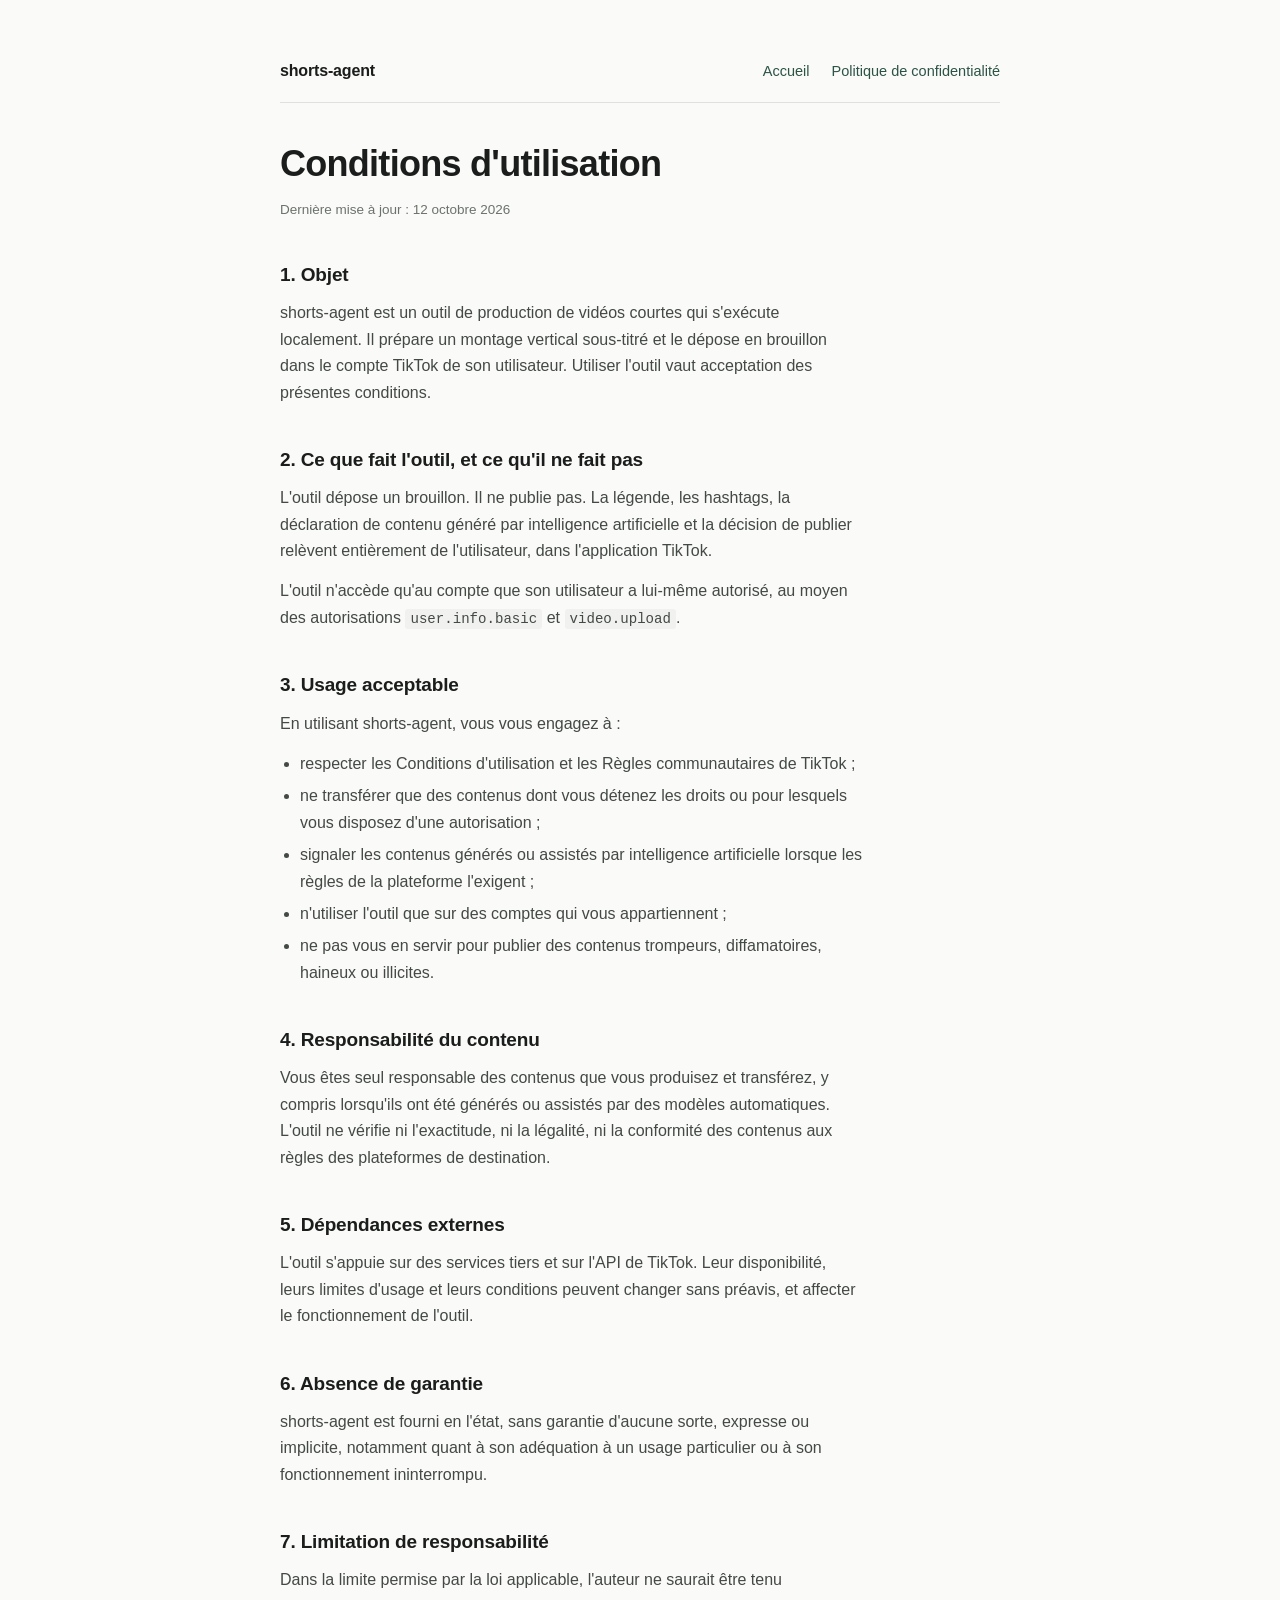
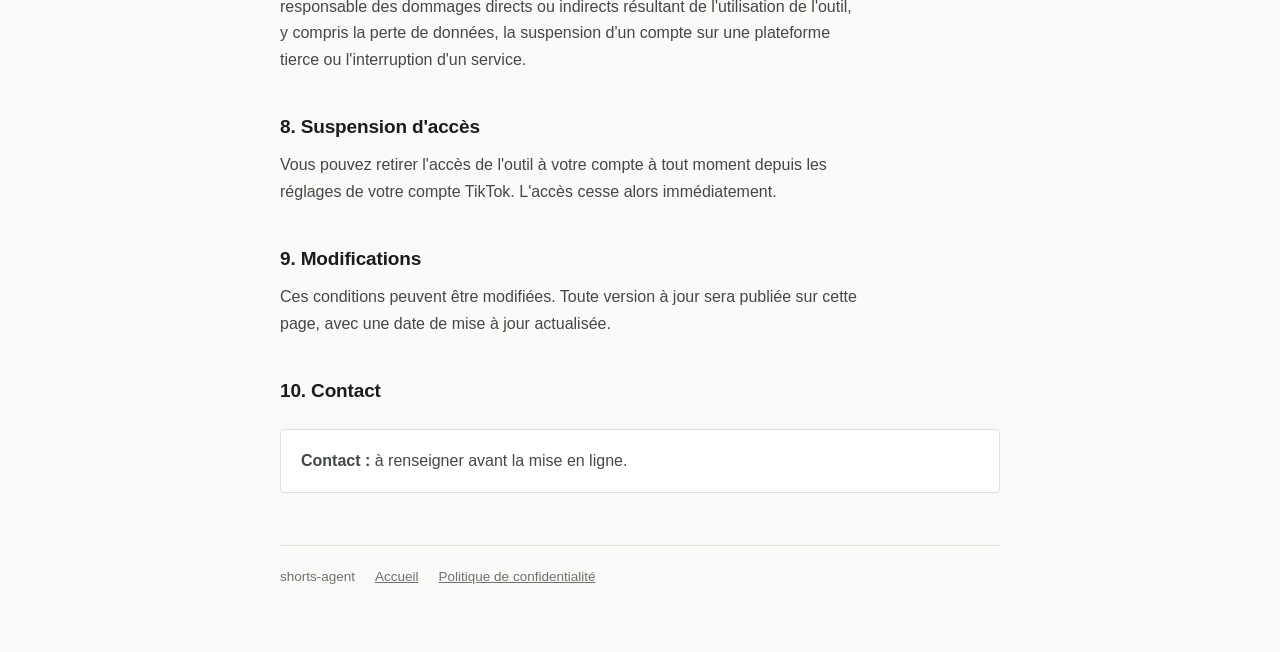
==== terms.html @ 09da48fd "site public shorts-agent : accueil, confidentialite, conditions Requis par TikTok pour creer une app" ====
<!doctype html>
<html lang="fr">
<head>
<meta charset="utf-8">
<meta name="viewport" content="width=device-width,initial-scale=1">
<title>Conditions d'utilisation — shorts-agent</title>
<meta name="description" content="Conditions d'utilisation de shorts-agent : objet, usage acceptable, responsabilités.">
<link rel="stylesheet" href="style.css">
</head>
<body>
<div class="wrap">

<nav>
  <a class="brand" href="./">shorts-agent</a>
  <span class="sp"></span>
  <a href="./">Accueil</a>
  <a href="./privacy.html">Politique de confidentialité</a>
</nav>

<h1>Conditions d'utilisation</h1>
<p class="maj">Dernière mise à jour : 12 octobre 2026</p>

<h2>1. Objet</h2>
<p>shorts-agent est un outil de production de vidéos courtes qui s'exécute localement. Il prépare un montage vertical sous-titré et le dépose en brouillon dans le compte TikTok de son utilisateur. Utiliser l'outil vaut acceptation des présentes conditions.</p>

<h2>2. Ce que fait l'outil, et ce qu'il ne fait pas</h2>
<p>L'outil dépose un brouillon. Il ne publie pas. La légende, les hashtags, la déclaration de contenu généré par intelligence artificielle et la décision de publier relèvent entièrement de l'utilisateur, dans l'application TikTok.</p>
<p>L'outil n'accède qu'au compte que son utilisateur a lui-même autorisé, au moyen des autorisations <code>user.info.basic</code> et <code>video.upload</code>.</p>

<h2>3. Usage acceptable</h2>
<p>En utilisant shorts-agent, vous vous engagez à :</p>
<ul>
  <li>respecter les Conditions d'utilisation et les Règles communautaires de TikTok ;</li>
  <li>ne transférer que des contenus dont vous détenez les droits ou pour lesquels vous disposez d'une autorisation ;</li>
  <li>signaler les contenus générés ou assistés par intelligence artificielle lorsque les règles de la plateforme l'exigent ;</li>
  <li>n'utiliser l'outil que sur des comptes qui vous appartiennent ;</li>
  <li>ne pas vous en servir pour publier des contenus trompeurs, diffamatoires, haineux ou illicites.</li>
</ul>

<h2>4. Responsabilité du contenu</h2>
<p>Vous êtes seul responsable des contenus que vous produisez et transférez, y compris lorsqu'ils ont été générés ou assistés par des modèles automatiques. L'outil ne vérifie ni l'exactitude, ni la légalité, ni la conformité des contenus aux règles des plateformes de destination.</p>

<h2>5. Dépendances externes</h2>
<p>L'outil s'appuie sur des services tiers et sur l'API de TikTok. Leur disponibilité, leurs limites d'usage et leurs conditions peuvent changer sans préavis, et affecter le fonctionnement de l'outil.</p>

<h2>6. Absence de garantie</h2>
<p>shorts-agent est fourni en l'état, sans garantie d'aucune sorte, expresse ou implicite, notamment quant à son adéquation à un usage particulier ou à son fonctionnement ininterrompu.</p>

<h2>7. Limitation de responsabilité</h2>
<p>Dans la limite permise par la loi applicable, l'auteur ne saurait être tenu responsable des dommages directs ou indirects résultant de l'utilisation de l'outil, y compris la perte de données, la suspension d'un compte sur une plateforme tierce ou l'interruption d'un service.</p>

<h2>8. Suspension d'accès</h2>
<p>Vous pouvez retirer l'accès de l'outil à votre compte à tout moment depuis les réglages de votre compte TikTok. L'accès cesse alors immédiatement.</p>

<h2>9. Modifications</h2>
<p>Ces conditions peuvent être modifiées. Toute version à jour sera publiée sur cette page, avec une date de mise à jour actualisée.</p>

<h2>10. Contact</h2>
<div class="box">
  <p><strong>Contact :</strong> à renseigner avant la mise en ligne.</p>
</div>

<footer>
  <p>shorts-agent</p>
  <a href="./">Accueil</a>
  <a href="./privacy.html">Politique de confidentialité</a>
</footer>

</div>
</body>
</html>
---- style.css ----
/* shorts-agent — site public. Sobre, lisible, sans dependance externe. */
:root{
  --ground:#FAFAF8; --surface:#FFFFFF; --sunken:#F1F2EF;
  --ink:#1A1D1B; --ink-2:#434944; --muted:#6B726C;
  --line:#DEE1DC; --accent:#2D5347;
}
@media (prefers-color-scheme:dark){
  :root{
    --ground:#121413; --surface:#191C1A; --sunken:#1F2321;
    --ink:#E9EBE8; --ink-2:#C2C7C2; --muted:#8D948E;
    --line:#2A2E2B; --accent:#7FB8A6;
  }
}
*{box-sizing:border-box}
body{
  margin:0; background:var(--ground); color:var(--ink);
  font:16px/1.65 -apple-system,BlinkMacSystemFont,"Segoe UI",Roboto,Helvetica,Arial,sans-serif;
  padding-left:20px; padding-right:20px;
  -webkit-font-smoothing:antialiased;
}
.wrap{max-width:720px; margin:0 auto; padding-block:40px 64px}
a{color:var(--accent)}
a:focus-visible{outline:2px solid var(--accent); outline-offset:2px; border-radius:2px}

nav{
  display:flex; flex-wrap:wrap; gap:10px 22px; align-items:baseline;
  padding-block:18px; border-bottom:1px solid var(--line); margin-bottom:40px;
}
nav .brand{font-weight:700; letter-spacing:-.01em; color:var(--ink); text-decoration:none}
nav a:not(.brand){font-size:14.5px; text-decoration:none}
nav a:not(.brand):hover{text-decoration:underline}
nav .sp{flex:1}

h1{font-size:clamp(26px,5vw,36px); line-height:1.15; letter-spacing:-.02em; margin:0 0 14px}
h2{font-size:19px; margin:38px 0 10px; letter-spacing:-.008em}
h3{font-size:16px; margin:24px 0 6px}
p,li{color:var(--ink-2); max-width:65ch}
p{margin:0 0 14px}
ul{padding-left:20px; margin:0 0 14px}
li{margin-bottom:6px}
.lead{font-size:18px; color:var(--ink); margin-bottom:26px}
.maj{font-size:13.5px; color:var(--muted); margin-bottom:30px}

.box{
  background:var(--surface); border:1px solid var(--line);
  padding:18px 20px; margin:22px 0; border-radius:4px;
}
.box h3{margin-top:0}
.box p:last-child{margin-bottom:0}

.steps{counter-reset:s; list-style:none; padding:0; margin:18px 0}
.steps li{
  counter-increment:s; position:relative; padding-left:34px; margin-bottom:14px;
}
.steps li::before{
  content:counter(s); position:absolute; left:0; top:1px;
  width:22px; height:22px; border-radius:50%; background:var(--sunken);
  color:var(--accent); font-size:12px; font-weight:600;
  display:grid; place-items:center;
}
code{
  background:var(--sunken); padding:.12em .36em; border-radius:3px;
  font:0.88em/1 ui-monospace,Menlo,monospace; color:var(--ink-2);
}
footer{
  border-top:1px solid var(--line); margin-top:52px; padding-top:20px;
  display:flex; flex-wrap:wrap; gap:8px 20px; align-items:baseline;
}
footer p, footer a{font-size:13.5px; color:var(--muted); margin:0}
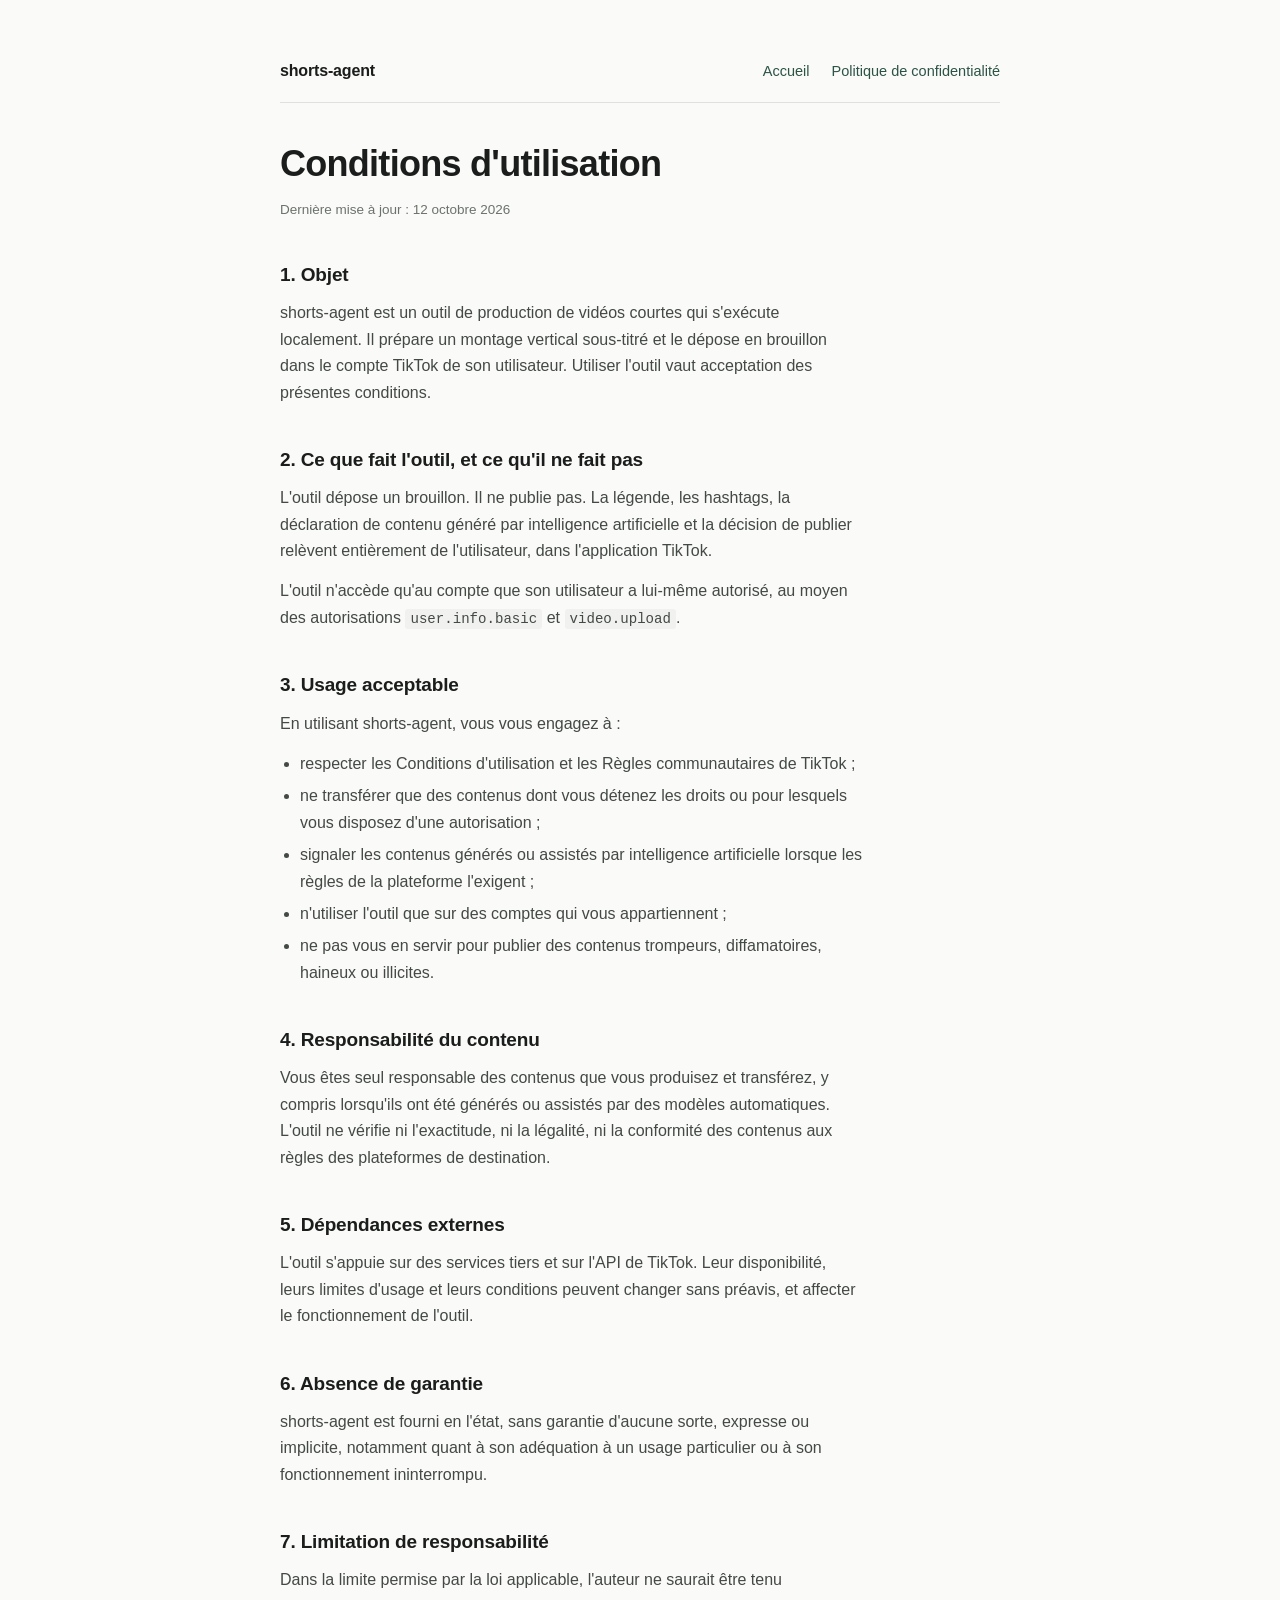
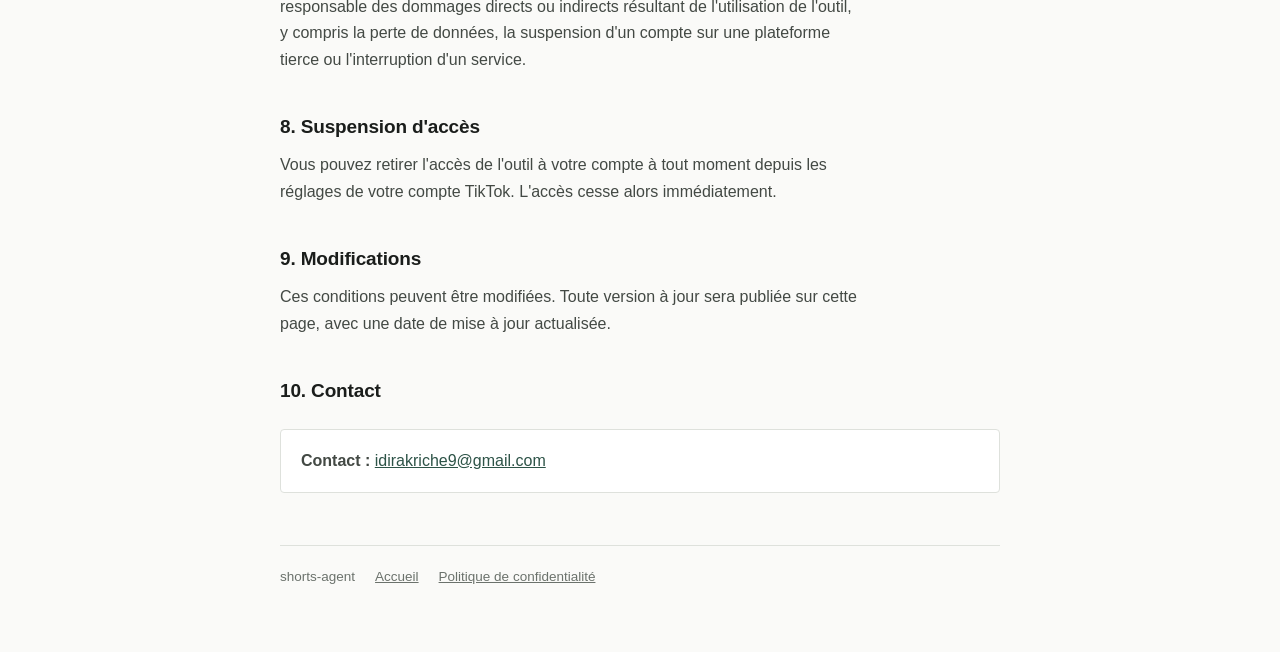
==== commit 68d9bec6: "contact renseigne sur confidentialite et conditions TikTok verifie ces pages a la revue de l'app.  C" ====
--- a/terms.html
+++ b/terms.html
@@ -57,7 +57,7 @@
 
 <h2>10. Contact</h2>
 <div class="box">
-  <p><strong>Contact :</strong> à renseigner avant la mise en ligne.</p>
+  <p><strong>Contact :</strong> <a href="mailto:idirakriche9@gmail.com">idirakriche9@gmail.com</a></p>
 </div>
 
 <footer>
